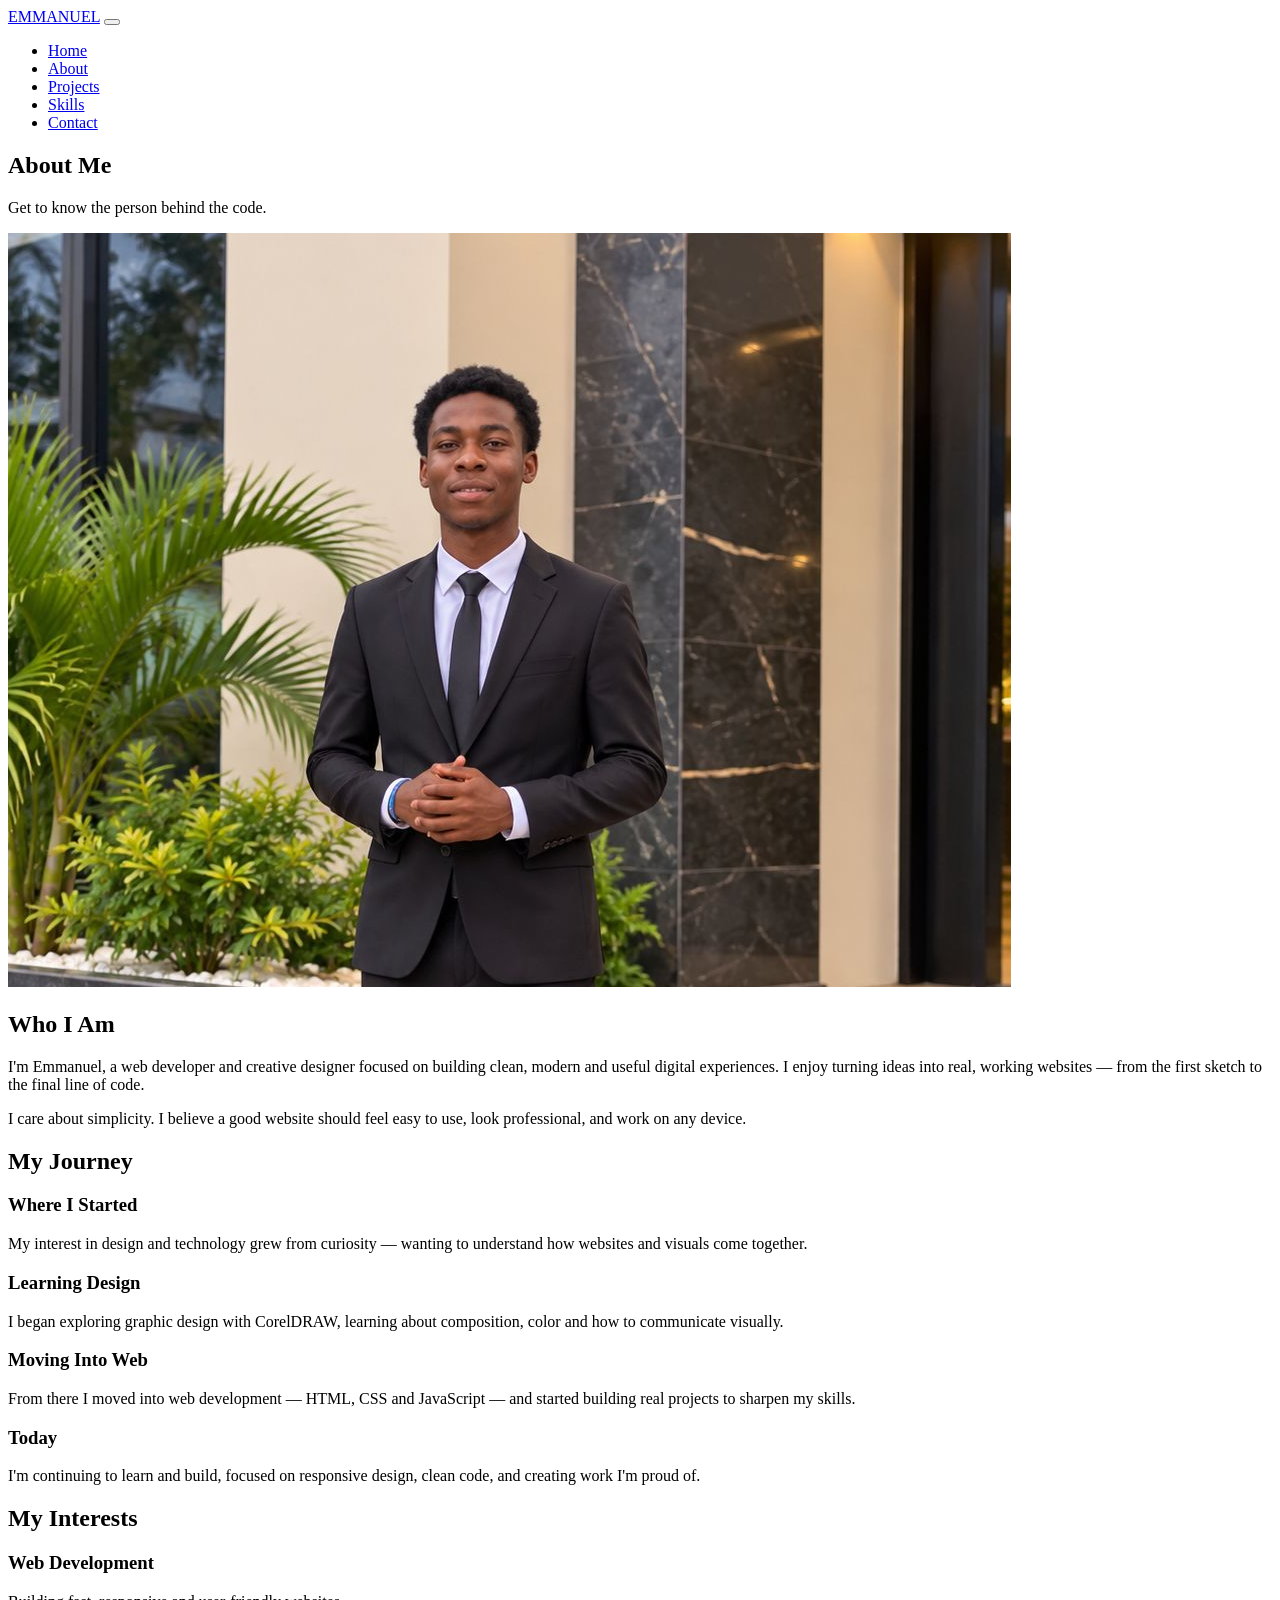
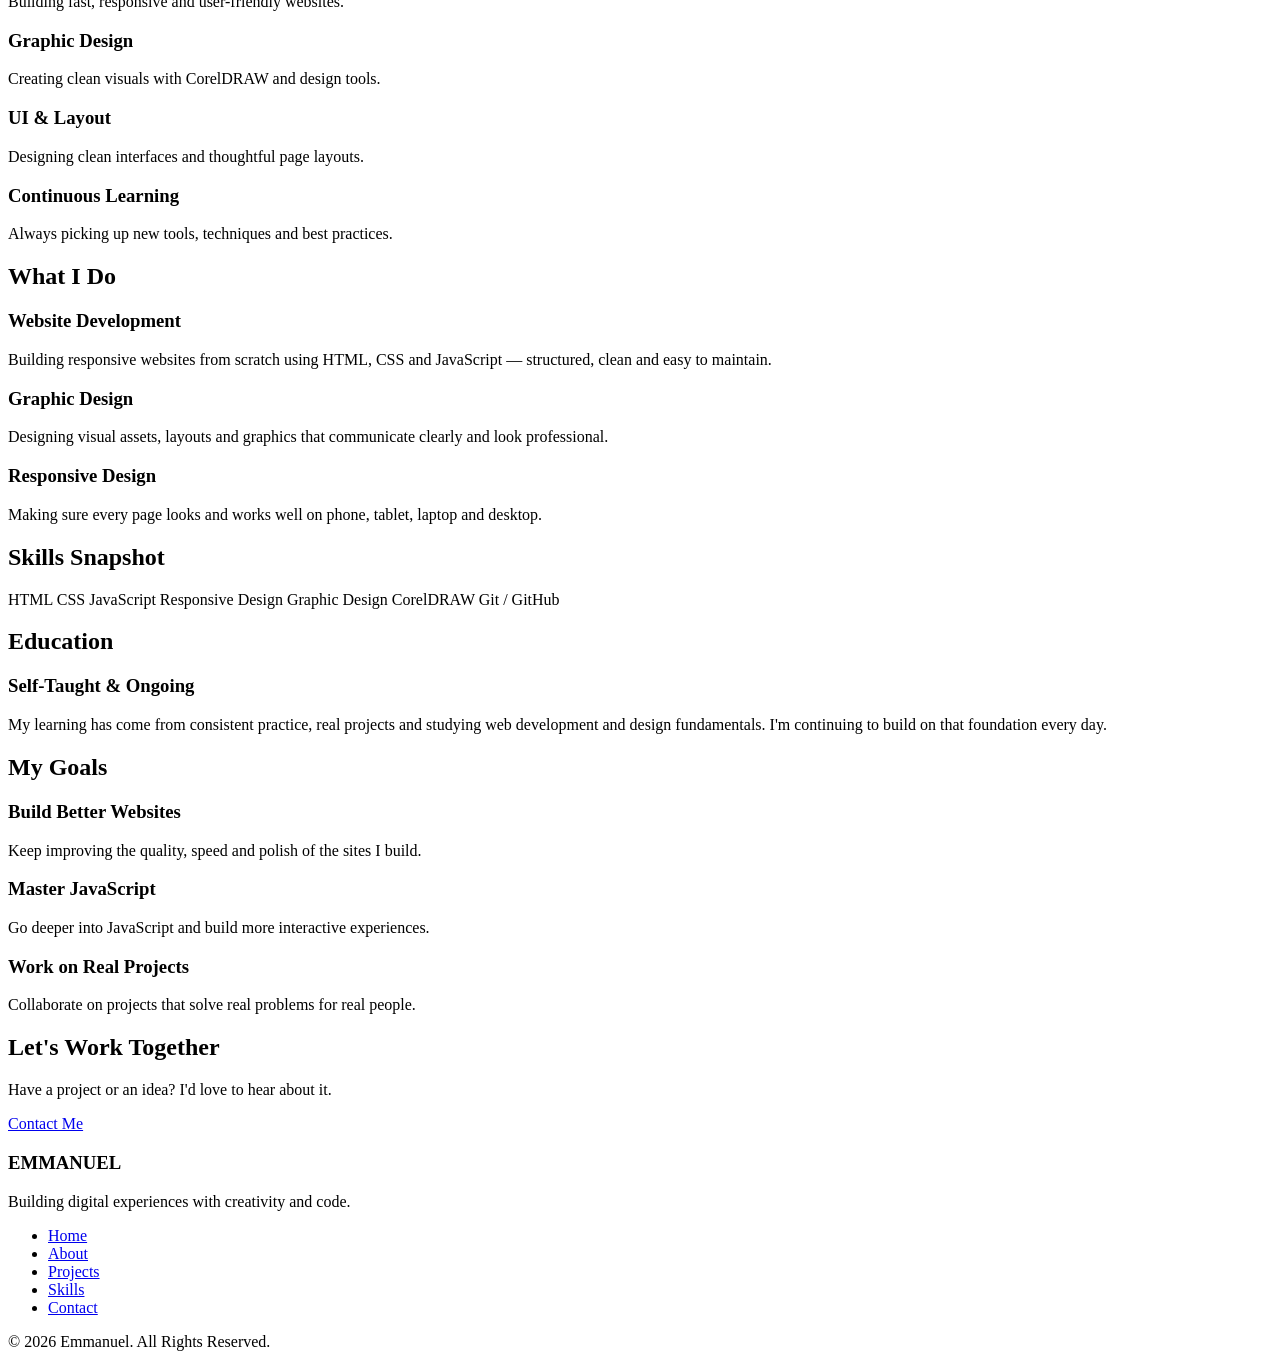
==== about.html @ 7d744cf6 "Initial commit" ====
<!DOCTYPE html>
<html lang="en">
<head>
  <meta charset="UTF-8" />
  <meta name="viewport" content="width=device-width, initial-scale=1.0" />
  <title>About | Emmanuel</title>

  <link rel="preconnect" href="https://fonts.googleapis.com" />
  <link rel="preconnect" href="https://fonts.gstatic.com" crossorigin />
  <link href="https://fonts.googleapis.com/css2?family=Poppins:wght@400;500;700&display=swap" rel="stylesheet" />
  <link rel="stylesheet" href="css/style.css" />
</head>
<body>

  <!-- ===== NAVIGATION ===== -->
  <header class="navbar">
    <div class="nav-container">
      <a href="index.html" class="logo">EMMANUEL</a>

      <button class="nav-toggle" aria-label="Toggle navigation">
        <span></span>
        <span></span>
        <span></span>
      </button>

      <nav>
        <ul class="nav-links">
          <li><a href="index.html">Home</a></li>
          <li><a href="about.html" class="active">About</a></li>
          <li><a href="projects.html">Projects</a></li>
          <li><a href="skills.html">Skills</a></li>
          <li><a href="contact.html">Contact</a></li>
        </ul>
      </nav>
    </div>
  </header>

  <!-- ===== PAGE HEADER ===== -->
  <section class="page-header">
    <h1>About Me</h1>
    <p>Get to know the person behind the code.</p>
  </section>

  <!-- ===== ABOUT ME ===== -->
  <section class="about-section">
    <div class="about-grid">
      <div class="about-image">
        <img src="images/my picture.jpg" alt="Portrait of Emmanuel" />
      </div>
      <div class="about-text">
        <h2 class="section-title-left">Who I Am</h2>
        <p>
          I'm Emmanuel, a web developer and creative designer focused on building
          clean, modern and useful digital experiences. I enjoy turning ideas
          into real, working websites — from the first sketch to the final line
          of code.
        </p>
        <p>
          I care about simplicity. I believe a good website should feel easy to
          use, look professional, and work on any device.
        </p>
      </div>
    </div>
  </section>

  <!-- ===== MY JOURNEY ===== -->
  <section class="about-section">
    <h2 class="section-title">My Journey</h2>
    <div class="timeline">
      <div class="timeline-item">
        <h3>Where I Started</h3>
        <p>
          My interest in design and technology grew from curiosity — wanting to
          understand how websites and visuals come together.
        </p>
      </div>
      <div class="timeline-item">
        <h3>Learning Design</h3>
        <p>
          I began exploring graphic design with CorelDRAW, learning about
          composition, color and how to communicate visually.
        </p>
      </div>
      <div class="timeline-item">
        <h3>Moving Into Web</h3>
        <p>
          From there I moved into web development — HTML, CSS and JavaScript —
          and started building real projects to sharpen my skills.
        </p>
      </div>
      <div class="timeline-item">
        <h3>Today</h3>
        <p>
          I'm continuing to learn and build, focused on responsive design,
          clean code, and creating work I'm proud of.
        </p>
      </div>
    </div>
  </section>

  <!-- ===== MY INTERESTS ===== -->
  <section class="about-section">
    <h2 class="section-title">My Interests</h2>
    <div class="interests-grid">
      <div class="interest-card">
        <h3>Web Development</h3>
        <p>Building fast, responsive and user-friendly websites.</p>
      </div>
      <div class="interest-card">
        <h3>Graphic Design</h3>
        <p>Creating clean visuals with CorelDRAW and design tools.</p>
      </div>
      <div class="interest-card">
        <h3>UI &amp; Layout</h3>
        <p>Designing clean interfaces and thoughtful page layouts.</p>
      </div>
      <div class="interest-card">
        <h3>Continuous Learning</h3>
        <p>Always picking up new tools, techniques and best practices.</p>
      </div>
    </div>
  </section>

  <!-- ===== WHAT I DO ===== -->
  <section class="about-section">
    <h2 class="section-title">What I Do</h2>
    <div class="services-grid">
      <div class="service-card">
        <h3>Website Development</h3>
        <p>
          Building responsive websites from scratch using HTML, CSS and
          JavaScript — structured, clean and easy to maintain.
        </p>
      </div>
      <div class="service-card">
        <h3>Graphic Design</h3>
        <p>
          Designing visual assets, layouts and graphics that communicate
          clearly and look professional.
        </p>
      </div>
      <div class="service-card">
        <h3>Responsive Design</h3>
        <p>
          Making sure every page looks and works well on phone, tablet,
          laptop and desktop.
        </p>
      </div>
    </div>
  </section>

  <!-- ===== SKILLS SNAPSHOT ===== -->
  <section class="about-section">
    <h2 class="section-title">Skills Snapshot</h2>
    <div class="skills-list">
      <span class="skill-tag">HTML</span>
      <span class="skill-tag">CSS</span>
      <span class="skill-tag">JavaScript</span>
      <span class="skill-tag">Responsive Design</span>
      <span class="skill-tag">Graphic Design</span>
      <span class="skill-tag">CorelDRAW</span>
      <span class="skill-tag">Git / GitHub</span>
    </div>
  </section>

  <!-- ===== EDUCATION ===== -->
  <section class="about-section">
    <h2 class="section-title">Education</h2>
    <div class="education-card">
      <h3>Self-Taught &amp; Ongoing</h3>
      <p>
        My learning has come from consistent practice, real projects and
        studying web development and design fundamentals. I'm continuing
        to build on that foundation every day.
      </p>
    </div>
  </section>

  <!-- ===== GOALS ===== -->
  <section class="about-section">
    <h2 class="section-title">My Goals</h2>
    <div class="goals-list">
      <div class="goal-item">
        <h3>Build Better Websites</h3>
        <p>Keep improving the quality, speed and polish of the sites I build.</p>
      </div>
      <div class="goal-item">
        <h3>Master JavaScript</h3>
        <p>Go deeper into JavaScript and build more interactive experiences.</p>
      </div>
      <div class="goal-item">
        <h3>Work on Real Projects</h3>
        <p>Collaborate on projects that solve real problems for real people.</p>
      </div>
    </div>
  </section>

  <!-- ===== CTA ===== -->
  <section class="cta">
    <h2>Let's Work Together</h2>
    <p>Have a project or an idea? I'd love to hear about it.</p>
    <a href="contact.html" class="btn btn-primary">Contact Me</a>
  </section>

  <!-- ===== FOOTER ===== -->
  <footer class="footer">
    <div class="footer-container">
      <h3 class="footer-logo">EMMANUEL</h3>
      <p>Building digital experiences with creativity and code.</p>

      <ul class="footer-links">
        <li><a href="index.html">Home</a></li>
        <li><a href="about.html">About</a></li>
        <li><a href="projects.html">Projects</a></li>
        <li><a href="skills.html">Skills</a></li>
        <li><a href="contact.html">Contact</a></li>
      </ul>

      <p class="footer-copy">© 2026 Emmanuel. All Rights Reserved.</p>
    </div>
  </footer>

  <script src="js/script.js"></script>
</body>
</html>
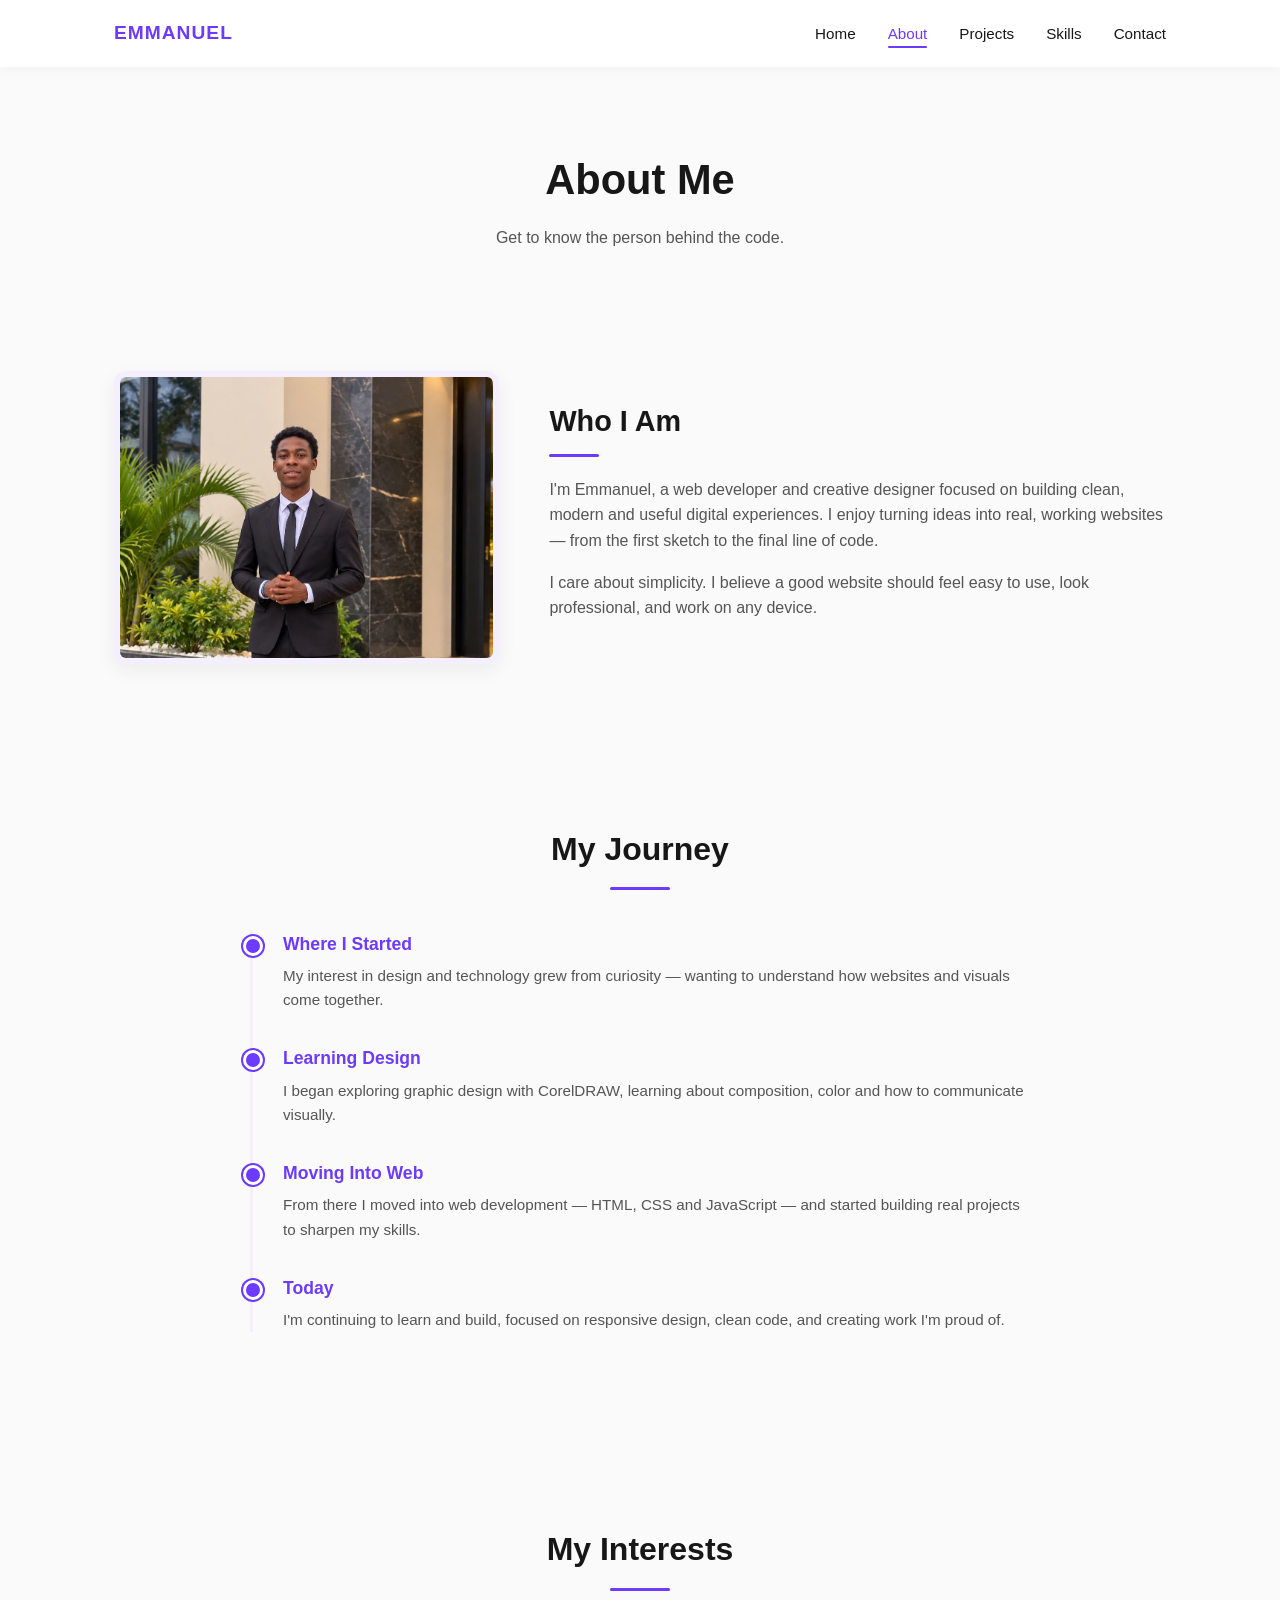
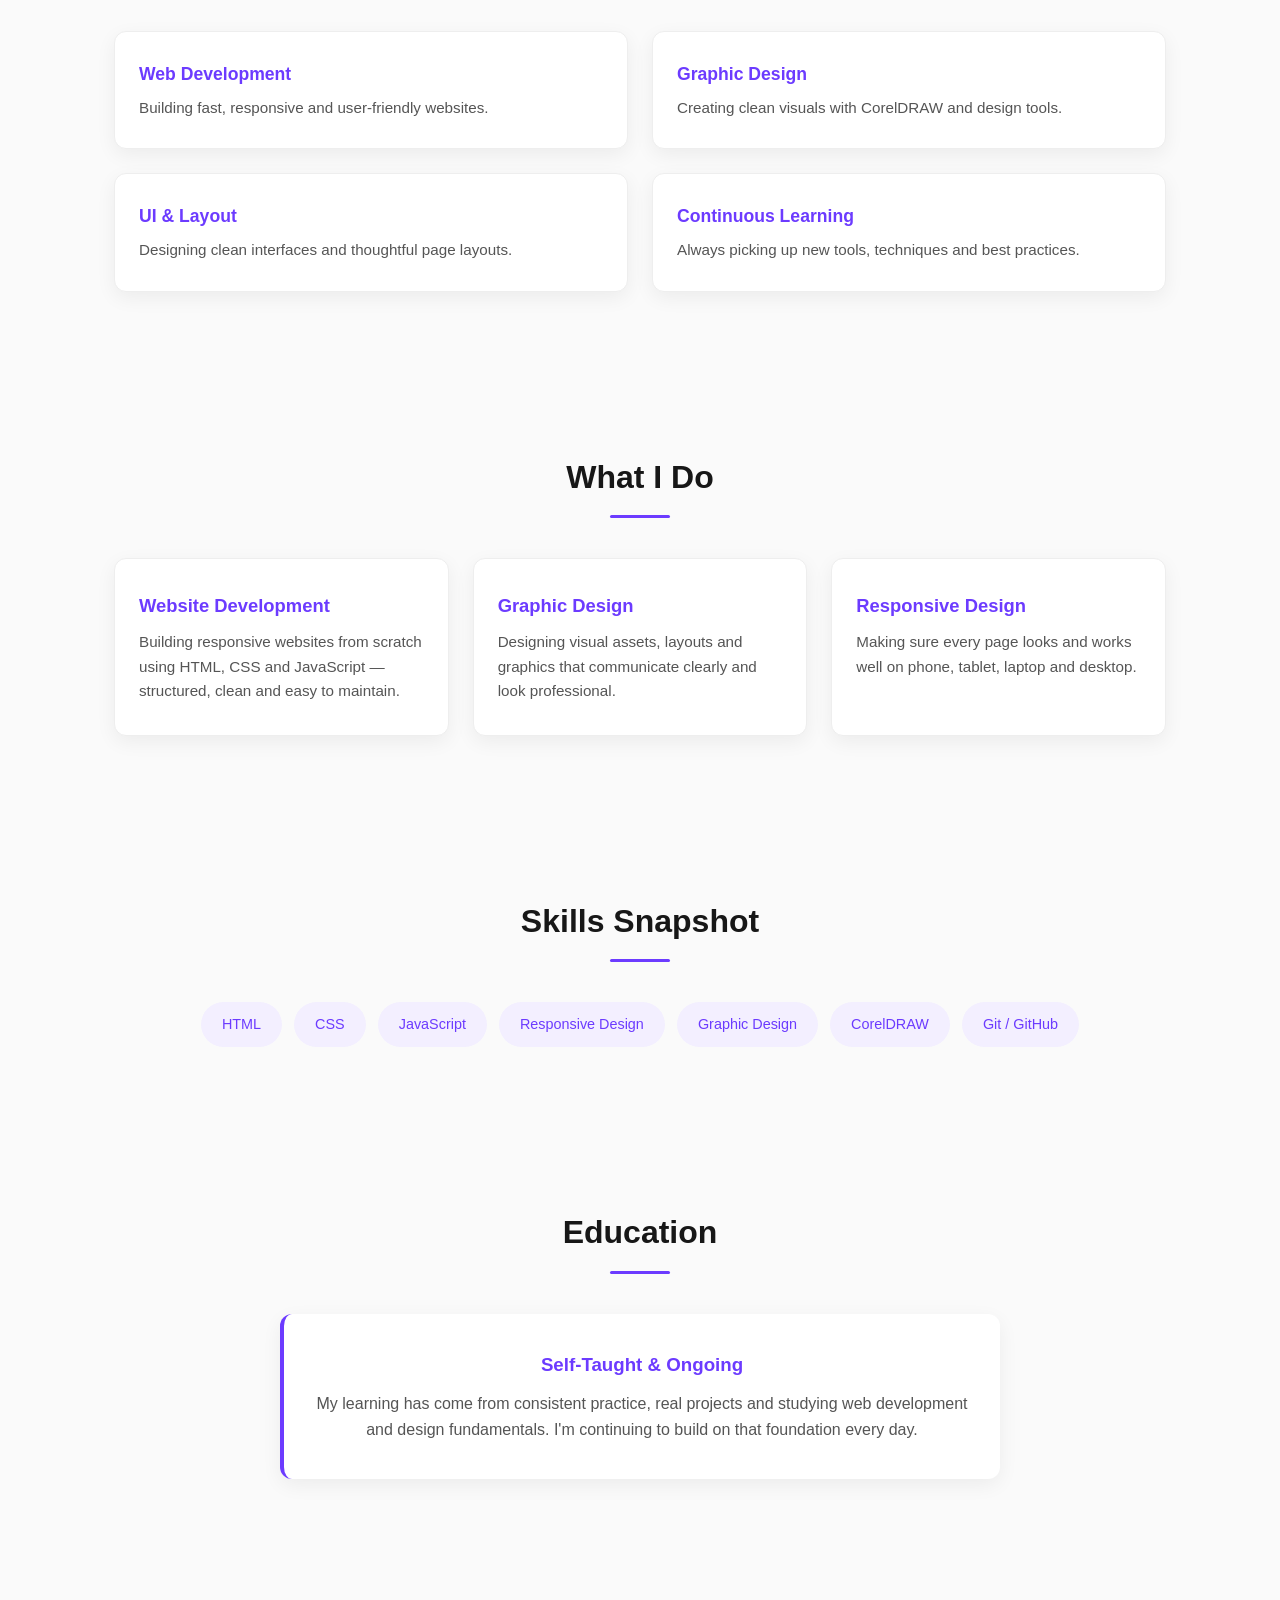
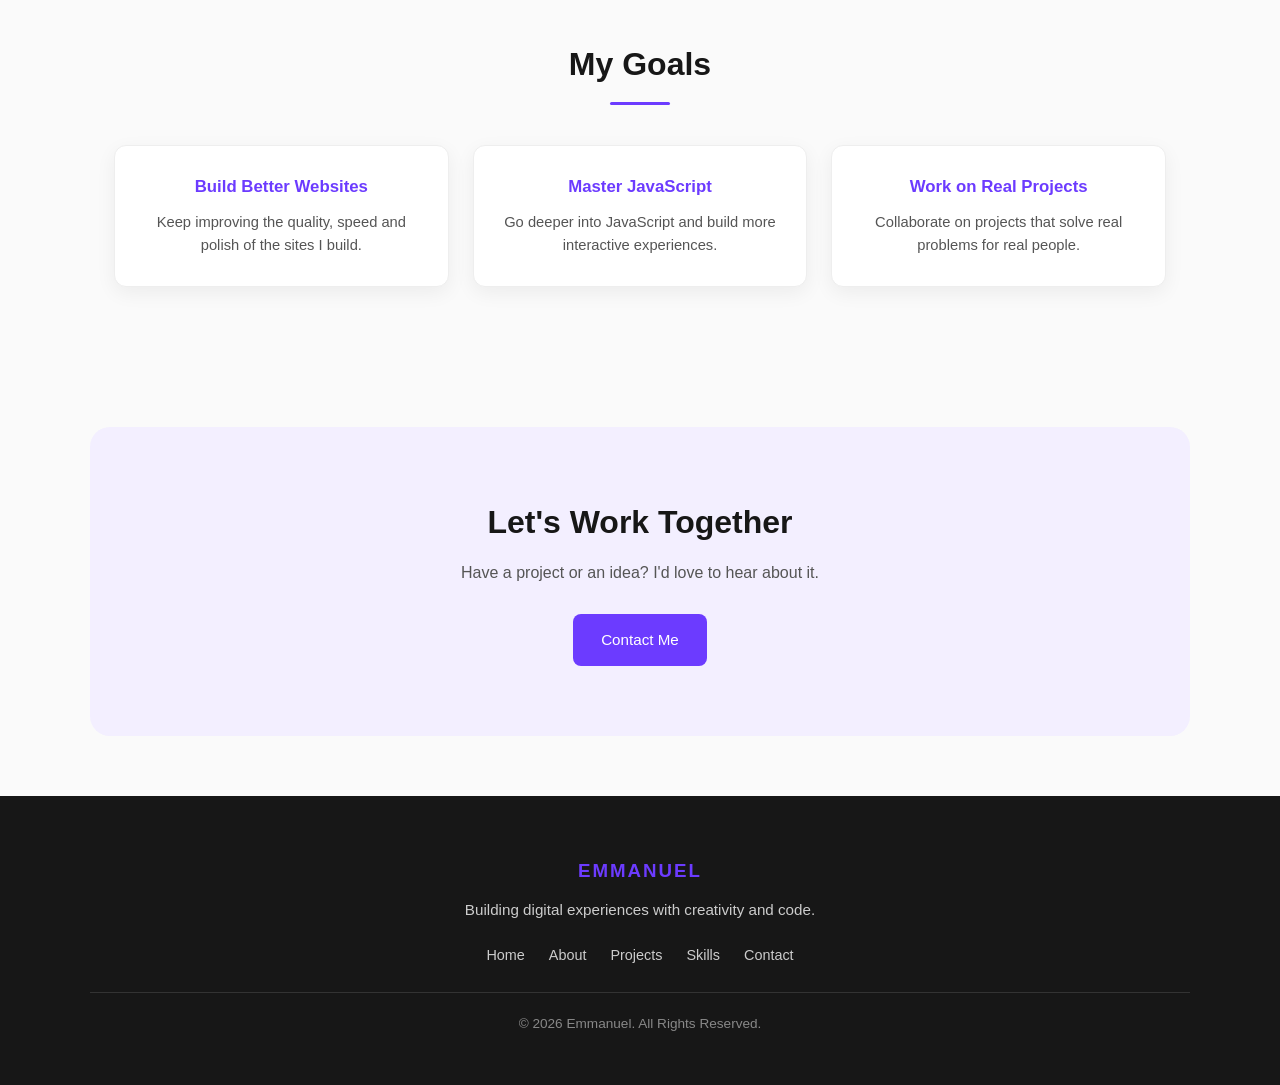
==== commit 21966cdf: "updated Css and Js connection" ====
--- a/about.html
+++ b/about.html
@@ -8,7 +8,7 @@
   <link rel="preconnect" href="https://fonts.googleapis.com" />
   <link rel="preconnect" href="https://fonts.gstatic.com" crossorigin />
   <link href="https://fonts.googleapis.com/css2?family=Poppins:wght@400;500;700&display=swap" rel="stylesheet" />
-  <link rel="stylesheet" href="css/style.css" />
+  <link rel="stylesheet" href="CSS/style.css" />
 </head>
 <body>
 
@@ -220,6 +220,6 @@
     </div>
   </footer>
 
-  <script src="js/script.js"></script>
+  <script src="JS/script.js"></script>
 </body>
 </html>
--- a/CSS/style.css
+++ b/CSS/style.css
@@ -0,0 +1,1343 @@
+/* ===== 1. VARIABLES ===== */
+:root {
+  --white: #FFFFFF;
+  --accent: #6C3BFF;
+  --dark: #171717;
+  --light-purple: #F3EFFF;
+  --bg: #FAFAFA;
+
+  --radius: 12px;
+  --shadow: 0 6px 20px rgba(23, 23, 23, 0.06);
+  --shadow-hover: 0 12px 30px rgba(108, 59, 255, 0.15);
+
+  --max-width: 1100px;
+}
+
+/* ===== 2. RESET & BASE ===== */
+* {
+  margin: 0;
+  padding: 0;
+  box-sizing: border-box;
+}
+
+html {
+  scroll-behavior: smooth;
+}
+
+body {
+  font-family: 'Poppins', sans-serif;
+  background: var(--bg);
+  color: var(--dark);
+  line-height: 1.6;
+}
+
+img {
+  max-width: 100%;
+  display: block;
+}
+
+a {
+  text-decoration: none;
+  color: inherit;
+}
+
+ul {
+  list-style: none;
+}
+
+/* ===== 3. LAYOUT HELPERS ===== */
+section {
+  padding: 80px 24px;
+  max-width: var(--max-width);
+  margin: 0 auto;
+}
+
+.section-title {
+  font-size: 2rem;
+  font-weight: 700;
+  margin-bottom: 40px;
+  text-align: center;
+}
+
+.section-title::after {
+  content: "";
+  display: block;
+  width: 60px;
+  height: 3px;
+  background: var(--accent);
+  margin: 12px auto 0;
+  border-radius: 2px;
+}
+
+/* ===== 4. NAVBAR ===== */
+.navbar {
+  position: sticky;
+  top: 0;
+  background: var(--white);
+  box-shadow: 0 2px 12px rgba(0, 0, 0, 0.04);
+  z-index: 100;
+}
+
+.nav-container {
+  max-width: var(--max-width);
+  margin: 0 auto;
+  padding: 18px 24px;
+  display: flex;
+  align-items: center;
+  justify-content: space-between;
+}
+
+.logo {
+  font-weight: 700;
+  font-size: 1.2rem;
+  letter-spacing: 1px;
+  color: var(--accent);
+}
+
+.nav-links {
+  display: flex;
+  gap: 32px;
+}
+
+.nav-links a {
+  font-weight: 500;
+  font-size: 0.95rem;
+  position: relative;
+  transition: color 0.2s ease;
+}
+
+.nav-links a:hover {
+  color: var(--accent);
+}
+
+.nav-links a.active {
+  color: var(--accent);
+}
+
+.nav-links a.active::after {
+  content: "";
+  position: absolute;
+  left: 0;
+  bottom: -6px;
+  width: 100%;
+  height: 2px;
+  background: var(--accent);
+  border-radius: 2px;
+}
+
+/* Hamburger - hidden on desktop */
+.nav-toggle {
+  display: none;
+  background: none;
+  border: none;
+  cursor: pointer;
+  flex-direction: column;
+  gap: 5px;
+  padding: 8px;
+}
+
+.nav-toggle span {
+  width: 24px;
+  height: 2px;
+  background: var(--dark);
+  border-radius: 2px;
+}
+
+/* ===== 5. BUTTONS ===== */
+.btn {
+  display: inline-block;
+  padding: 12px 26px;
+  border-radius: 8px;
+  font-weight: 500;
+  font-size: 0.95rem;
+  transition: all 0.25s ease;
+  cursor: pointer;
+  border: 2px solid transparent;
+}
+
+.btn-primary {
+  background: var(--accent);
+  color: var(--white);
+}
+
+.btn-primary:hover {
+  background: #5a2ee0;
+  transform: translateY(-2px);
+  box-shadow: var(--shadow-hover);
+}
+
+.btn-secondary {
+  background: var(--white);
+  color: var(--accent);
+  border-color: var(--accent);
+}
+
+.btn-secondary:hover {
+  background: var(--light-purple);
+  transform: translateY(-2px);
+}
+
+/* ===== 6. HERO ===== */
+.hero {
+  display: grid;
+  grid-template-columns: 1fr 1fr;
+  gap: 60px;
+  align-items: center;
+  padding-top: 100px;
+  padding-bottom: 100px;
+}
+
+.hero-greeting {
+  color: var(--accent);
+  font-weight: 500;
+  margin-bottom: 8px;
+}
+
+.hero-title {
+  font-size: 3rem;
+  font-weight: 700;
+  line-height: 1.1;
+  margin-bottom: 8px;
+}
+
+.hero-subtitle {
+  font-size: 1.3rem;
+  font-weight: 500;
+  color: var(--dark);
+  margin-bottom: 16px;
+}
+
+.hero-text {
+  color: #555;
+  margin-bottom: 32px;
+  max-width: 480px;
+}
+
+.hero-buttons {
+  display: flex;
+  gap: 16px;
+  flex-wrap: wrap;
+}
+
+.hero-image img {
+  width: 100%;
+  max-width: 380px;
+  border-radius: 50%;
+  border: 6px solid var(--light-purple);
+  box-shadow: var(--shadow);
+  margin: 0 auto;
+}
+
+/* ===== 7. FEATURED SKILLS ===== */
+.skills-grid {
+  display: grid;
+  grid-template-columns: repeat(3, 1fr);
+  gap: 24px;
+}
+
+.skill-card {
+  background: var(--white);
+  padding: 32px 24px;
+  border-radius: var(--radius);
+  border: 1px solid #eee;
+  box-shadow: var(--shadow);
+  transition: all 0.25s ease;
+}
+
+.skill-card:hover {
+  transform: translateY(-6px);
+  border-color: var(--accent);
+  box-shadow: var(--shadow-hover);
+}
+
+.skill-card h3 {
+  color: var(--accent);
+  margin-bottom: 10px;
+  font-size: 1.15rem;
+}
+
+.skill-card p {
+  color: #555;
+  font-size: 0.95rem;
+}
+
+/* ===== 8. FEATURED PROJECTS ===== */
+.projects-grid {
+  display: grid;
+  grid-template-columns: repeat(2, 1fr);
+  gap: 28px;
+}
+
+.project-card {
+  background: var(--white);
+  border-radius: var(--radius);
+  overflow: hidden;
+  border: 1px solid #eee;
+  box-shadow: var(--shadow);
+  transition: all 0.25s ease;
+}
+
+.project-card:hover {
+  transform: translateY(-6px);
+  border-color: var(--accent);
+  box-shadow: var(--shadow-hover);
+}
+
+.project-card img {
+  width: 100%;
+  height: 220px;
+  object-fit: cover;
+}
+
+.project-card h3,
+.project-card p,
+.project-card .btn {
+  margin-left: 24px;
+  margin-right: 24px;
+}
+
+.project-card h3 {
+  margin-top: 20px;
+  font-size: 1.2rem;
+}
+
+.project-card p {
+  color: #555;
+  font-size: 0.95rem;
+  margin-bottom: 20px;
+}
+
+.project-card .btn {
+  display: inline-block;
+  margin-bottom: 24px;
+}
+
+/* ===== 9. SHORT ABOUT ===== */
+.short-about {
+  text-align: center;
+}
+
+.short-about p {
+  max-width: 640px;
+  margin: 0 auto 32px;
+  color: #555;
+}
+
+/* ===== 10. CTA ===== */
+.cta {
+  background: var(--light-purple);
+  border-radius: 20px;
+  text-align: center;
+  padding: 70px 24px;
+  margin: 60px auto;
+  max-width: var(--max-width);
+}
+
+.cta h2 {
+  font-size: 2rem;
+  margin-bottom: 12px;
+}
+
+.cta p {
+  color: #555;
+  margin-bottom: 28px;
+}
+
+/* ===== 11. FOOTER ===== */
+.footer {
+  background: var(--dark);
+  color: var(--white);
+  padding: 60px 24px 30px;
+  margin-top: 60px;
+}
+
+.footer-container {
+  max-width: var(--max-width);
+  margin: 0 auto;
+  text-align: center;
+}
+
+.footer-logo {
+  color: var(--accent);
+  letter-spacing: 2px;
+  margin-bottom: 12px;
+}
+
+.footer p {
+  color: #ccc;
+  font-size: 0.95rem;
+  margin-bottom: 20px;
+}
+
+.footer-links {
+  display: flex;
+  justify-content: center;
+  gap: 24px;
+  flex-wrap: wrap;
+  margin-bottom: 24px;
+}
+
+.footer-links a {
+  color: #ccc;
+  font-size: 0.9rem;
+  transition: color 0.2s ease;
+}
+
+.footer-links a:hover {
+  color: var(--accent);
+}
+
+.footer-copy {
+  border-top: 1px solid #333;
+  padding-top: 20px;
+  font-size: 0.85rem !important;
+  color: #888 !important;
+}
+
+/* =========================
+   PROJECTS PAGE
+========================= */
+
+.projects {
+    max-width: 1100px;
+    margin: 50px auto;
+    padding: 20px;
+
+    display: grid;
+    grid-template-columns: repeat(3, 1fr);
+    gap: 25px;
+}
+
+.project-card {
+    background: white;
+    padding: 25px;
+    border-radius: 12px;
+
+    box-shadow: 0 5px 20px rgba(0, 0, 0, 0.08);
+
+    transition: transform 0.3s ease;
+}
+
+.project-card:hover {
+    transform: translateY(-5px);
+}
+
+.project-card h2 {
+    color: #1e3a8a;
+    margin-bottom: 10px;
+}
+
+.project-card p {
+    color: #555;
+    line-height: 1.6;
+}
+
+.project-card a {
+    display: inline-block;
+    margin-top: 15px;
+    padding: 10px 18px;
+
+    background: #2563eb;
+    color: white;
+
+    text-decoration: none;
+    border-radius: 6px;
+}
+
+.project-card a:hover {
+    background: #1e40af;
+}
+
+/* ===== 12. ABOUT PAGE ===== */
+
+/* Page header (used on About, Projects, Skills, Contact) */
+.page-header {
+  text-align: center;
+  padding: 80px 24px 40px;
+}
+
+.page-header h1 {
+  font-size: 2.6rem;
+  font-weight: 700;
+  margin-bottom: 12px;
+}
+
+.page-header p {
+  color: #555;
+  max-width: 520px;
+  margin: 0 auto;
+}
+
+/* Left-aligned section title */
+.section-title-left {
+  font-size: 1.8rem;
+  font-weight: 700;
+  margin-bottom: 20px;
+}
+
+.section-title-left::after {
+  content: "";
+  display: block;
+  width: 50px;
+  height: 3px;
+  background: var(--accent);
+  margin-top: 10px;
+  border-radius: 2px;
+}
+
+/* About top grid (image + text) */
+.about-grid {
+  display: grid;
+  grid-template-columns: 1fr 1.6fr;
+  gap: 50px;
+  align-items: center;
+}
+
+.about-image img {
+  border-radius: var(--radius);
+  border: 6px solid var(--light-purple);
+  box-shadow: var(--shadow);
+}
+
+.about-text p {
+  color: #555;
+  margin-bottom: 16px;
+}
+
+/* Timeline */
+.timeline {
+  max-width: 780px;
+  margin: 0 auto;
+  position: relative;
+  padding-left: 30px;
+  border-left: 3px solid var(--light-purple);
+}
+
+.timeline-item {
+  position: relative;
+  margin-bottom: 32px;
+}
+
+.timeline-item::before {
+  content: "";
+  position: absolute;
+  left: -40px;
+  top: 6px;
+  width: 14px;
+  height: 14px;
+  background: var(--accent);
+  border-radius: 50%;
+  border: 3px solid var(--white);
+  box-shadow: 0 0 0 2px var(--accent);
+}
+
+.timeline-item h3 {
+  color: var(--accent);
+  margin-bottom: 6px;
+  font-size: 1.1rem;
+}
+
+.timeline-item p {
+  color: #555;
+  font-size: 0.95rem;
+}
+
+/* Interests */
+.interests-grid {
+  display: grid;
+  grid-template-columns: repeat(2, 1fr);
+  gap: 24px;
+}
+
+.interest-card {
+  background: var(--white);
+  padding: 28px 24px;
+  border-radius: var(--radius);
+  border: 1px solid #eee;
+  box-shadow: var(--shadow);
+  transition: all 0.25s ease;
+}
+
+.interest-card:hover {
+  transform: translateY(-6px);
+  border-color: var(--accent);
+  box-shadow: var(--shadow-hover);
+}
+
+.interest-card h3 {
+  color: var(--accent);
+  margin-bottom: 8px;
+  font-size: 1.1rem;
+}
+
+.interest-card p {
+  color: #555;
+  font-size: 0.95rem;
+}
+
+/* Services */
+.services-grid {
+  display: grid;
+  grid-template-columns: repeat(3, 1fr);
+  gap: 24px;
+}
+
+.service-card {
+  background: var(--white);
+  padding: 32px 24px;
+  border-radius: var(--radius);
+  border: 1px solid #eee;
+  box-shadow: var(--shadow);
+  transition: all 0.25s ease;
+}
+
+.service-card:hover {
+  transform: translateY(-6px);
+  border-color: var(--accent);
+  box-shadow: var(--shadow-hover);
+}
+
+.service-card h3 {
+  color: var(--accent);
+  margin-bottom: 10px;
+  font-size: 1.15rem;
+}
+
+.service-card p {
+  color: #555;
+  font-size: 0.95rem;
+}
+
+/* Skills tags */
+.skills-list {
+  display: flex;
+  flex-wrap: wrap;
+  gap: 12px;
+  justify-content: center;
+}
+
+.skill-tag {
+  background: var(--light-purple);
+  color: var(--accent);
+  padding: 10px 20px;
+  border-radius: 999px;
+  font-weight: 500;
+  font-size: 0.9rem;
+  border: 1px solid transparent;
+  transition: all 0.25s ease;
+}
+
+.skill-tag:hover {
+  border-color: var(--accent);
+  transform: translateY(-2px);
+}
+
+/* Education */
+.education-card {
+  max-width: 720px;
+  margin: 0 auto;
+  background: var(--white);
+  padding: 36px 32px;
+  border-radius: var(--radius);
+  border-left: 4px solid var(--accent);
+  box-shadow: var(--shadow);
+  text-align: center;
+}
+
+.education-card h3 {
+  color: var(--accent);
+  margin-bottom: 12px;
+}
+
+.education-card p {
+  color: #555;
+}
+
+/* Goals */
+.goals-list {
+  display: grid;
+  grid-template-columns: repeat(3, 1fr);
+  gap: 24px;
+}
+
+.goal-item {
+  background: var(--white);
+  padding: 28px 24px;
+  border-radius: var(--radius);
+  border: 1px solid #eee;
+  box-shadow: var(--shadow);
+  transition: all 0.25s ease;
+  text-align: center;
+}
+
+.goal-item:hover {
+  transform: translateY(-6px);
+  border-color: var(--accent);
+  box-shadow: var(--shadow-hover);
+}
+
+.goal-item h3 {
+  color: var(--accent);
+  margin-bottom: 10px;
+  font-size: 1.05rem;
+}
+
+.goal-item p {
+  color: #555;
+  font-size: 0.92rem;
+}
+
+/* ===== 13. PROJECTS PAGE ===== */
+
+.projects-page-grid {
+  display: grid;
+  grid-template-columns: repeat(2, 1fr);
+  gap: 32px;
+}
+
+.project-card-full {
+  background: var(--white);
+  border-radius: var(--radius);
+  overflow: hidden;
+  border: 1px solid #eee;
+  box-shadow: var(--shadow);
+  display: flex;
+  flex-direction: column;
+  transition: all 0.25s ease;
+}
+
+.project-card-full:hover {
+  transform: translateY(-6px);
+  border-color: var(--accent);
+  box-shadow: var(--shadow-hover);
+}
+
+.project-image img {
+  width: 100%;
+  height: 220px;
+  object-fit: cover;
+  border-bottom: 1px solid #eee;
+}
+
+.project-info {
+  padding: 26px 24px 28px;
+  display: flex;
+  flex-direction: column;
+  flex-grow: 1;
+}
+
+.project-info h3 {
+  font-size: 1.25rem;
+  margin-bottom: 10px;
+}
+
+.project-info p {
+  color: #555;
+  font-size: 0.95rem;
+  margin-bottom: 18px;
+}
+
+/* Tech tags (HTML / CSS / JS pills) */
+.tech-tags {
+  display: flex;
+  flex-wrap: wrap;
+  gap: 8px;
+  margin-bottom: 20px;
+}
+
+.tech-tag {
+  background: var(--light-purple);
+  color: var(--accent);
+  font-size: 0.78rem;
+  font-weight: 500;
+  padding: 5px 12px;
+  border-radius: 999px;
+  border: 1px solid transparent;
+  transition: all 0.2s ease;
+}
+
+.tech-tag:hover {
+  border-color: var(--accent);
+}
+
+/* Push the button to the bottom of the card */
+.project-info .btn {
+  margin-top: auto;
+  align-self: flex-start;
+}
+
+/* ===== 14. SKILLS PAGE ===== */
+
+.skills-categories {
+  display: grid;
+  grid-template-columns: repeat(3, 1fr);
+  gap: 28px;
+}
+
+.category-card {
+  background: var(--white);
+  padding: 32px 26px;
+  border-radius: var(--radius);
+  border: 1px solid #eee;
+  box-shadow: var(--shadow);
+  transition: all 0.25s ease;
+}
+
+.category-card:hover {
+  transform: translateY(-6px);
+  border-color: var(--accent);
+  box-shadow: var(--shadow-hover);
+}
+
+.category-title {
+  font-size: 1.15rem;
+  color: var(--accent);
+  margin-bottom: 24px;
+  padding-bottom: 14px;
+  border-bottom: 2px solid var(--light-purple);
+}
+
+.skill-item {
+  margin-bottom: 20px;
+}
+
+.skill-item:last-child {
+  margin-bottom: 0;
+}
+
+.skill-info {
+  display: flex;
+  justify-content: space-between;
+  margin-bottom: 8px;
+  font-size: 0.92rem;
+  font-weight: 500;
+}
+
+.skill-bar {
+  width: 100%;
+  height: 8px;
+  background: var(--light-purple);
+  border-radius: 999px;
+  overflow: hidden;
+}
+
+.skill-level {
+  height: 100%;
+  background: var(--accent);
+  border-radius: 999px;
+  transition: width 1s ease;
+}
+
+/* Tools section */
+.tools-section {
+  text-align: center;
+}
+
+.tools-grid {
+  display: flex;
+  flex-wrap: wrap;
+  justify-content: center;
+  gap: 12px;
+}
+
+.tool-tag {
+  background: var(--white);
+  color: var(--accent);
+  border: 1px solid #e0d8ff;
+  padding: 10px 20px;
+  border-radius: 999px;
+  font-weight: 500;
+  font-size: 0.9rem;
+  transition: all 0.25s ease;
+  cursor: default;
+}
+
+.tool-tag:hover {
+  background: var(--accent);
+  color: var(--white);
+  transform: translateY(-2px);
+  box-shadow: var(--shadow-hover);
+}
+
+/* ===== 15. CONTACT PAGE ===== */
+
+.contact-section {
+  padding-top: 40px;
+}
+
+.contact-wrapper {
+  display: grid;
+  grid-template-columns: 1fr 1.3fr;
+  gap: 60px;
+  align-items: start;
+}
+
+/* Contact info (left column) */
+.contact-heading {
+  font-size: 1.4rem;
+  font-weight: 700;
+  margin-bottom: 16px;
+}
+
+.contact-intro {
+  color: #555;
+  font-size: 0.95rem;
+  margin-bottom: 32px;
+}
+
+.info-item {
+  display: flex;
+  gap: 16px;
+  align-items: flex-start;
+  margin-bottom: 26px;
+}
+
+.info-icon {
+  background: var(--light-purple);
+  color: var(--accent);
+  width: 44px;
+  height: 44px;
+  min-width: 44px;
+  display: flex;
+  align-items: center;
+  justify-content: center;
+  border-radius: 10px;
+  font-size: 1.1rem;
+}
+
+.info-text h4 {
+  font-size: 0.95rem;
+  margin-bottom: 4px;
+  color: var(--dark);
+}
+
+.info-text p {
+  color: #555;
+  font-size: 0.9rem;
+}
+
+/* Social links */
+.social-links {
+  display: flex;
+  flex-wrap: wrap;
+  gap: 12px;
+  margin-top: 6px;
+}
+
+.social-links a {
+  font-size: 0.85rem;
+  color: var(--accent);
+  background: var(--light-purple);
+  padding: 5px 12px;
+  border-radius: 999px;
+  border: 1px solid transparent;
+  transition: all 0.2s ease;
+}
+
+.social-links a:hover {
+  background: var(--accent);
+  color: var(--white);
+  transform: translateY(-2px);
+}
+
+/* Contact form (right column) */
+.contact-form-wrapper {
+  background: var(--white);
+  padding: 36px 32px;
+  border-radius: var(--radius);
+  border: 1px solid #eee;
+  box-shadow: var(--shadow);
+}
+
+.form-group {
+  margin-bottom: 20px;
+}
+
+.form-group label {
+  display: block;
+  font-size: 0.9rem;
+  font-weight: 500;
+  margin-bottom: 8px;
+  color: var(--dark);
+}
+
+.form-group input,
+.form-group textarea {
+  width: 100%;
+  padding: 12px 14px;
+  border: 1px solid #e5e5e5;
+  border-radius: 8px;
+  font-family: inherit;
+  font-size: 0.92rem;
+  color: var(--dark);
+  background: var(--bg);
+  transition: all 0.2s ease;
+}
+
+.form-group input:focus,
+.form-group textarea:focus {
+  outline: none;
+  border-color: var(--accent);
+  background: var(--white);
+  box-shadow: 0 0 0 3px rgba(108, 59, 255, 0.12);
+}
+
+.form-group textarea {
+  resize: vertical;
+  min-height: 120px;
+}
+
+.form-btn {
+  width: 100%;
+  border: none;
+  font-family: inherit;
+}
+
+/* ===== 16. RESPONSIVE — TABLET (max-width: 1024px) ===== */
+
+@media (max-width: 1024px) {
+
+  .hero {
+    gap: 40px;
+    padding-top: 70px;
+    padding-bottom: 70px;
+  }
+
+  .hero-title {
+    font-size: 2.5rem;
+  }
+
+  .hero-subtitle {
+    font-size: 1.15rem;
+  }
+
+  .skills-categories {
+    grid-template-columns: repeat(2, 1fr);
+  }
+
+  .skills-categories .category-card:last-child {
+    grid-column: 1 / -1;
+  }
+}
+
+
+/* ===== 17. RESPONSIVE — TABLET PORTRAIT (max-width: 768px) ===== */
+
+@media (max-width: 768px) {
+
+  /* --- SECTION PADDING --- */
+  section {
+    padding: 60px 20px;
+  }
+
+  .section-title {
+    font-size: 1.7rem;
+    margin-bottom: 32px;
+  }
+
+  /* --- NAVBAR + HAMBURGER --- */
+  .nav-toggle {
+    display: flex;
+  }
+
+  .nav-links {
+    position: absolute;
+    top: 100%;
+    left: 0;
+    right: 0;
+    background: var(--white);
+    flex-direction: column;
+    gap: 0;
+    padding: 0 24px;
+    max-height: 0;
+    overflow: hidden;
+    transition: max-height 0.3s ease, padding 0.3s ease;
+    box-shadow: 0 8px 20px rgba(0, 0, 0, 0.06);
+  }
+
+  .nav-links.open {
+    max-height: 400px;
+    padding: 20px 24px;
+  }
+
+  .nav-links li {
+    padding: 12px 0;
+    border-bottom: 1px solid #f0f0f0;
+  }
+
+  .nav-links li:last-child {
+    border-bottom: none;
+  }
+
+  .nav-links a.active::after {
+    display: none;
+  }
+
+  /* --- HERO --- */
+  .hero {
+    grid-template-columns: 1fr;
+    text-align: center;
+    padding-top: 50px;
+    padding-bottom: 50px;
+  }
+
+  .hero-text {
+    margin-left: auto;
+    margin-right: auto;
+  }
+
+  .hero-buttons {
+    justify-content: center;
+  }
+
+  .hero-image {
+    order: -1;
+  }
+
+  .hero-image img {
+    max-width: 260px;
+  }
+
+  .hero-title {
+    font-size: 2.2rem;
+  }
+
+  /* --- HOME: SKILLS --- */
+  .skills-grid {
+    grid-template-columns: 1fr;
+  }
+
+  /* --- HOME: PROJECTS --- */
+  .projects-grid {
+    grid-template-columns: 1fr;
+  }
+
+  /* --- ABOUT PAGE --- */
+  .page-header {
+    padding: 60px 20px 30px;
+  }
+
+  .page-header h1 {
+    font-size: 2rem;
+  }
+
+  .about-grid {
+    grid-template-columns: 1fr;
+    gap: 30px;
+    text-align: center;
+  }
+
+  .about-image img {
+    max-width: 260px;
+    margin: 0 auto;
+  }
+
+  .section-title-left {
+    text-align: center;
+  }
+
+  .section-title-left::after {
+    margin-left: auto;
+    margin-right: auto;
+  }
+
+  .interests-grid,
+  .services-grid,
+  .goals-list {
+    grid-template-columns: 1fr;
+  }
+
+  /* --- PROJECTS PAGE --- */
+  .projects-page-grid {
+    grid-template-columns: 1fr;
+  }
+
+  /* --- SKILLS PAGE --- */
+  .skills-categories {
+    grid-template-columns: 1fr;
+  }
+
+  .skills-categories .category-card:last-child {
+    grid-column: auto;
+  }
+
+  /* --- CONTACT PAGE --- */
+  .contact-wrapper {
+    grid-template-columns: 1fr;
+    gap: 40px;
+  }
+
+  .contact-form-wrapper {
+    padding: 28px 22px;
+  }
+
+  /* --- CTA --- */
+  .cta {
+    padding: 50px 20px;
+    margin: 40px auto;
+  }
+
+  .cta h2 {
+    font-size: 1.6rem;
+  }
+}
+
+
+/* ===== 18. RESPONSIVE — PHONE (max-width: 480px) ===== */
+
+@media (max-width: 480px) {
+
+  section {
+    padding: 50px 16px;
+  }
+
+  .nav-container {
+    padding: 14px 16px;
+  }
+
+  .logo {
+    font-size: 1.05rem;
+  }
+
+  /* Hero */
+  .hero-title {
+    font-size: 1.8rem;
+  }
+
+  .hero-subtitle {
+    font-size: 1rem;
+  }
+
+  .hero-text {
+    font-size: 0.95rem;
+  }
+
+  .hero-image img {
+    max-width: 200px;
+  }
+
+  .hero-buttons {
+    flex-direction: column;
+    align-items: stretch;
+  }
+
+  .hero-buttons .btn {
+    width: 100%;
+    text-align: center;
+  }
+
+  /* Buttons full-width on phone */
+  .btn {
+    padding: 12px 22px;
+    font-size: 0.92rem;
+  }
+
+  /* Section titles */
+  .section-title {
+    font-size: 1.5rem;
+  }
+
+  .page-header h1 {
+    font-size: 1.7rem;
+  }
+
+  .page-header p {
+    font-size: 0.92rem;
+  }
+
+  /* Cards */
+  .skill-card,
+  .interest-card,
+  .service-card,
+  .goal-item,
+  .category-card {
+    padding: 24px 20px;
+  }
+
+  /* Project card button full width */
+  .project-info .btn {
+    width: 100%;
+    text-align: center;
+  }
+
+  /* Footer */
+  .footer {
+    padding: 40px 16px 24px;
+  }
+
+  .footer-links {
+    gap: 14px;
+    font-size: 0.85rem;
+  }
+
+  /* Skill tags */
+  .skill-tag,
+  .tool-tag,
+  .tech-tag {
+    font-size: 0.82rem;
+  }
+}
+
+/* ===== 19. FORM FEEDBACK STATES ===== */
+
+.input-error {
+  border-color: #e63946 !important;
+  background: #fff5f5 !important;
+}
+
+.error-message {
+  color: #e63946;
+  font-size: 0.82rem;
+  margin-top: 6px;
+  font-weight: 500;
+}
+
+.success-message {
+  background: var(--light-purple);
+  color: var(--accent);
+  border: 1px solid var(--accent);
+  padding: 14px 18px;
+  border-radius: 8px;
+  margin-top: 20px;
+  font-size: 0.92rem;
+  font-weight: 500;
+  text-align: center;
+}
+
+/* ===== 20. FADE-IN ANIMATION ===== */
+
+.fade-in {
+  opacity: 0;
+  transform: translateY(24px);
+  transition: opacity 0.7s ease, transform 0.7s ease;
+}
+
+.fade-in.visible {
+  opacity: 1;
+  transform: translateY(0);
+} 
+
+/* ===== 23. RESPECT REDUCED MOTION ===== */
+
+@media (prefers-reduced-motion: reduce) {
+  *,
+  *::before,
+  *::after {
+    animation-duration: 0.01ms !important;
+    animation-iteration-count: 1 !important;
+    transition-duration: 0.01ms !important;
+    scroll-behavior: auto !important;
+  }
+
+  .fade-in {
+    opacity: 1;
+    transform: none;
+  }
+about-grid
+
+
+
+  .skill-level {
+    width: auto !important;
+  }
+}
